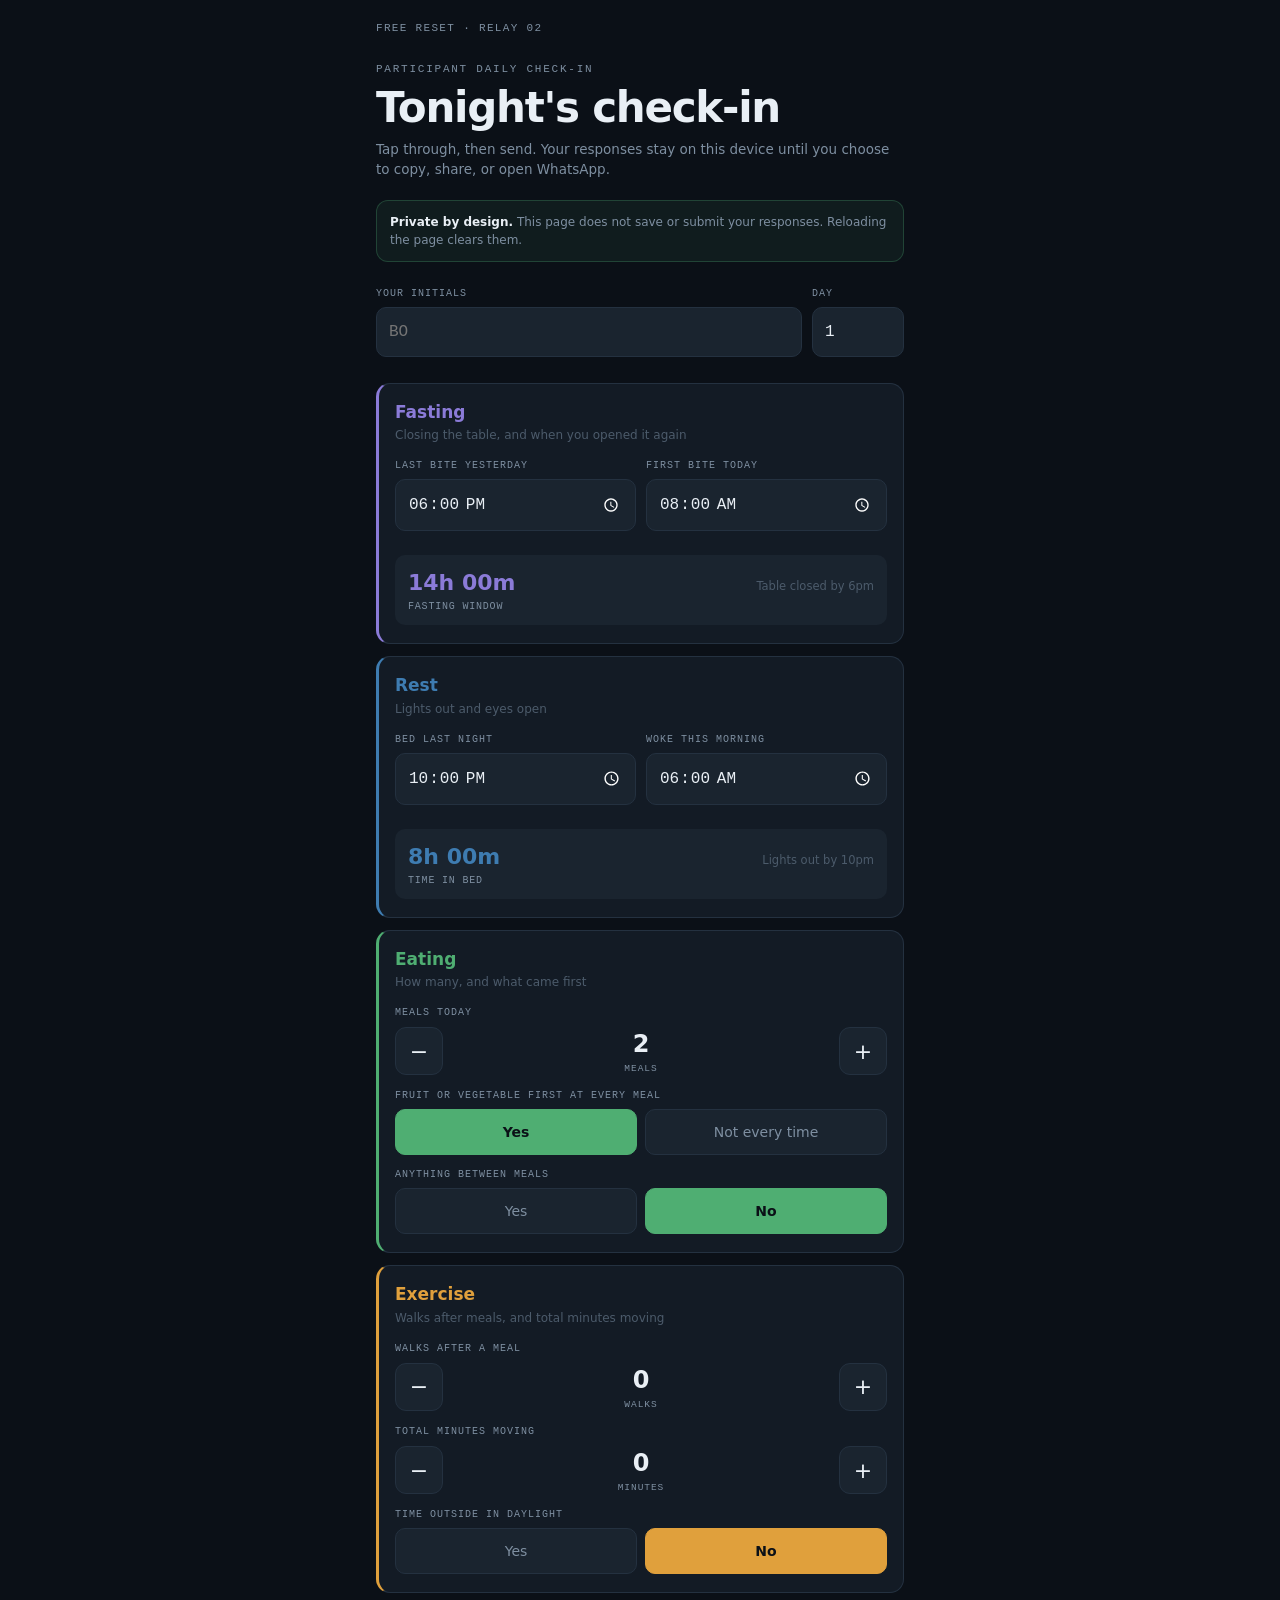
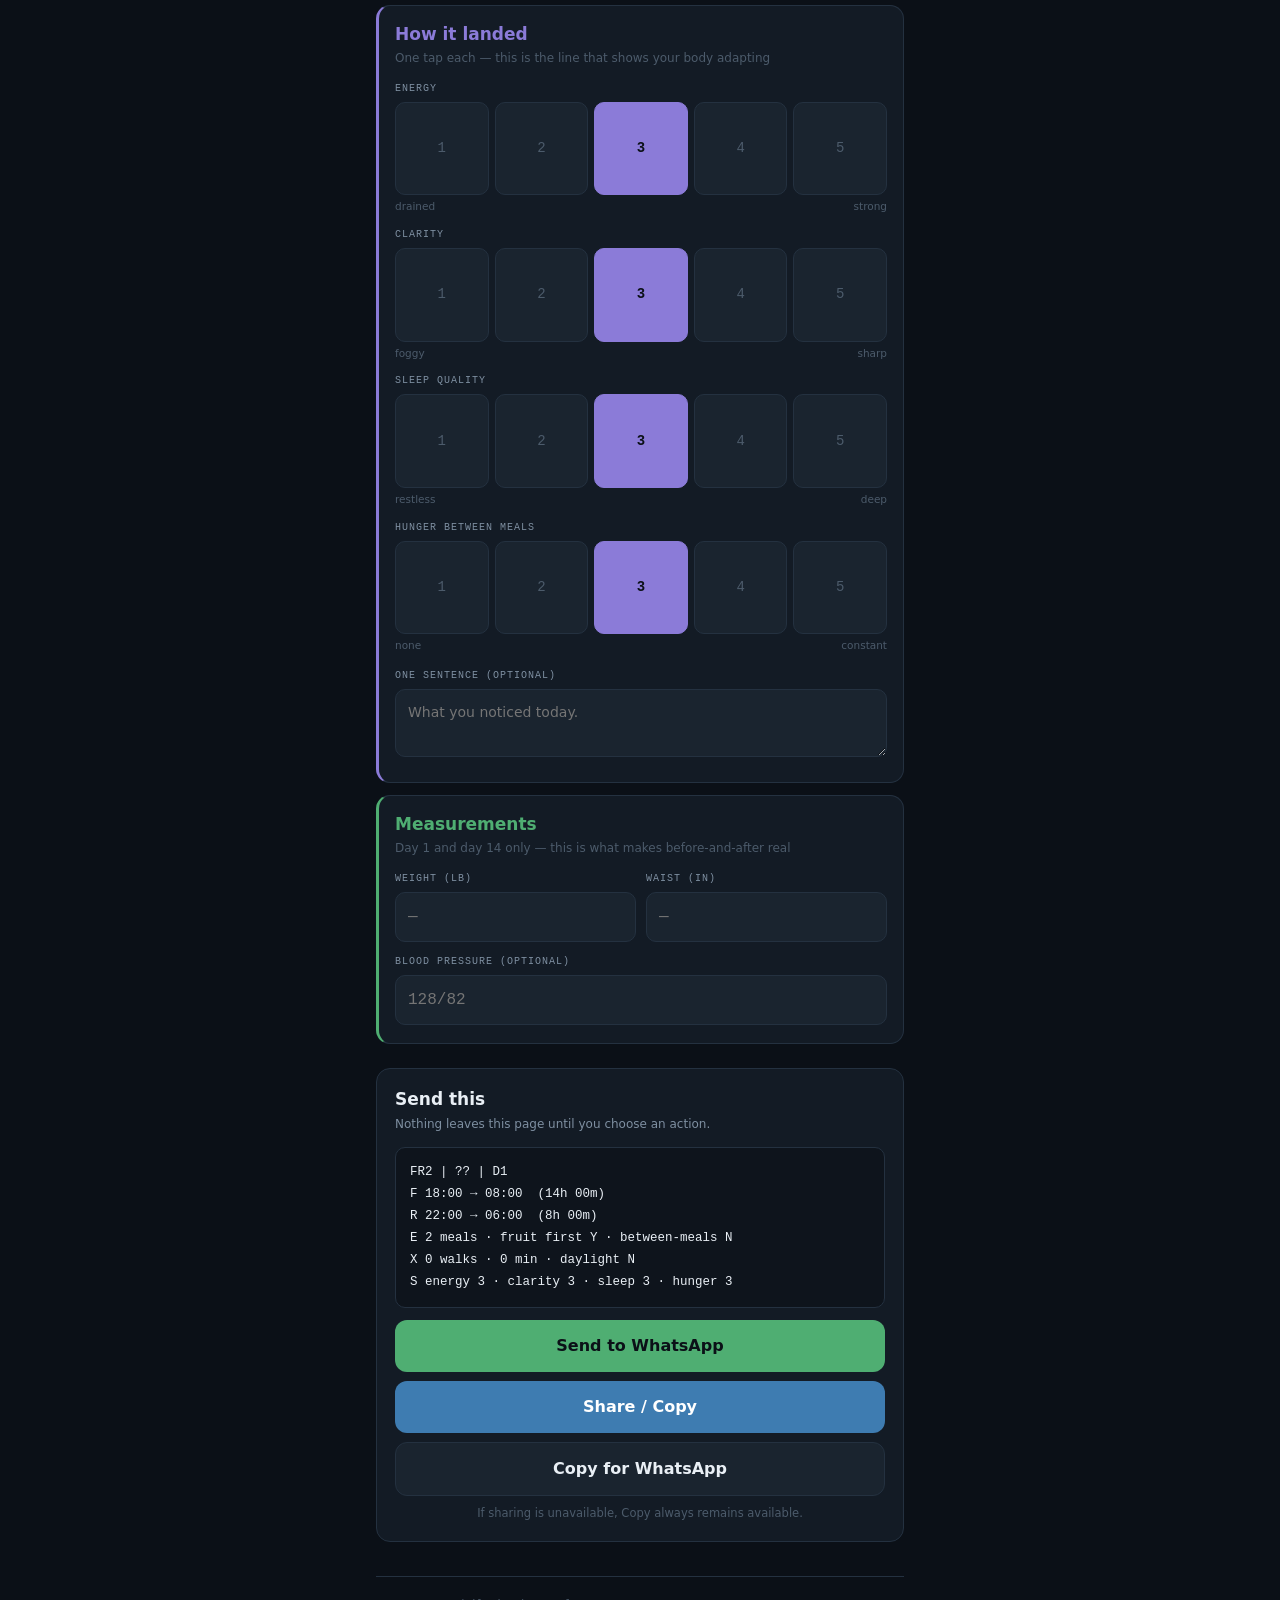
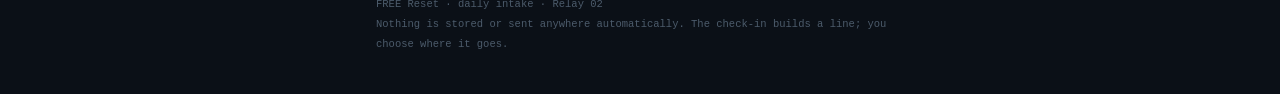
==== index.html @ fe986096 "Add files via upload" ====
<!DOCTYPE html><html lang="en"><head><meta charset="utf-8"><meta name="viewport" content="width=device-width,initial-scale=1,viewport-fit=cover"><meta name="theme-color" content="#0B1017"><title>FREE Reset · Daily Check-In</title><link rel="stylesheet" href="styles.css"></head><body><main class="app">
<div class="topnav"><div class="brand">FREE Reset · Relay 02</div></div>
<header><div class="sub">Participant Daily Check-In</div><h1>Tonight's check-in</h1><p>Tap through, then send. Your responses stay on this device until you choose to copy, share, or open WhatsApp.</p></header>
<div class="privacy"><strong>Private by design.</strong> This page does not save or submit your responses. Reloading the page clears them.</div>
<div class="idrow"><div><label for="pid">Your initials</label><input type="text" id="pid" maxlength="4" autocomplete="off" placeholder="BO"></div><div><label for="day">Day</label><input type="number" id="day" min="1" max="14" value="1" inputmode="numeric"></div></div>
<section class="pillar" style="--pc:var(--fast)"><h2>Fasting</h2><div class="why">Closing the table, and when you opened it again</div><div class="two"><div class="f"><label for="lastBite">Last bite yesterday</label><input type="time" id="lastBite" value="18:00"></div><div class="f"><label for="firstBite">First bite today</label><input type="time" id="firstBite" value="08:00"></div></div><div class="readout" aria-live="polite"><div><div class="v" id="fastV">14h 00m</div><div class="l">Fasting window</div></div><div class="t" id="fastT"></div></div></section>
<section class="pillar" style="--pc:var(--rest)"><h2>Rest</h2><div class="why">Lights out and eyes open</div><div class="two"><div class="f"><label for="bed">Bed last night</label><input type="time" id="bed" value="22:00"></div><div class="f"><label for="wake">Woke this morning</label><input type="time" id="wake" value="06:00"></div></div><div class="readout" aria-live="polite"><div><div class="v" id="sleepV">8h 00m</div><div class="l">Time in bed</div></div><div class="t" id="sleepT"></div></div></section>
<section class="pillar" style="--pc:var(--eat)"><h2>Eating</h2><div class="why">How many, and what came first</div><div class="f"><label>Meals today</label><div class="step"><button type="button" data-bump="meals" data-amount="-1" aria-label="Fewer meals">−</button><div class="val"><span id="mealsV">2</span><small>meals</small></div><button type="button" data-bump="meals" data-amount="1" aria-label="More meals">+</button></div></div><div class="f"><label>Fruit or vegetable first at every meal</label><div class="yn" role="group" aria-label="Fruit or vegetable first"><button type="button" id="fruitY" data-yn="fruit" data-value="1" aria-pressed="true">Yes</button><button type="button" id="fruitN" data-yn="fruit" data-value="0" aria-pressed="false">Not every time</button></div></div><div class="f"><label>Anything between meals</label><div class="yn" role="group" aria-label="Anything between meals"><button type="button" id="snackY" data-yn="snack" data-value="1" aria-pressed="false">Yes</button><button type="button" id="snackN" data-yn="snack" data-value="0" aria-pressed="true">No</button></div></div></section>
<section class="pillar" style="--pc:var(--move)"><h2>Exercise</h2><div class="why">Walks after meals, and total minutes moving</div><div class="f"><label>Walks after a meal</label><div class="step"><button type="button" data-bump="walks" data-amount="-1" aria-label="Fewer walks">−</button><div class="val"><span id="walksV">0</span><small>walks</small></div><button type="button" data-bump="walks" data-amount="1" aria-label="More walks">+</button></div></div><div class="f"><label>Total minutes moving</label><div class="step"><button type="button" data-bump="mins" data-amount="-5" aria-label="Fewer minutes">−</button><div class="val"><span id="minsV">0</span><small>minutes</small></div><button type="button" data-bump="mins" data-amount="5" aria-label="More minutes">+</button></div></div><div class="f"><label>Time outside in daylight</label><div class="yn" role="group" aria-label="Time outside in daylight"><button type="button" id="sunY" data-yn="sun" data-value="1" aria-pressed="false">Yes</button><button type="button" id="sunN" data-yn="sun" data-value="0" aria-pressed="true">No</button></div></div></section>
<section class="pillar" style="--pc:var(--fast)"><h2>How it landed</h2><div class="why">One tap each — this is the line that shows your body adapting</div><div id="scales"></div><div class="f" style="margin-top:14px"><label for="note">One sentence (optional)</label><textarea id="note" placeholder="What you noticed today."></textarea></div></section>
<section class="pillar" id="measBlock" style="--pc:var(--eat)"><h2>Measurements</h2><div class="why">Day 1 and day 14 only — this is what makes before-and-after real</div><div class="two"><div class="f"><label for="wt">Weight (lb)</label><input type="number" id="wt" step="0.1" inputmode="decimal" placeholder="—"></div><div class="f"><label for="waist">Waist (in)</label><input type="number" id="waist" step="0.1" inputmode="decimal" placeholder="—"></div></div><div class="f"><label for="bp">Blood pressure (optional)</label><input type="text" id="bp" inputmode="numeric" placeholder="128/82"></div></section>
<section class="out"><h3>Send this</h3><p class="c">Nothing leaves this page until you choose an action.</p><pre id="output" aria-live="polite"></pre><div class="actions"><button class="cta" id="waBtn" type="button">Send to WhatsApp</button><button class="cta secondary" id="shareBtn" type="button">Share</button><button class="cta tertiary" id="copyBtn" type="button">Copy for WhatsApp</button></div><div class="hint" id="copyHint">If sharing is unavailable, Copy always remains available.</div></section>
<footer>FREE Reset · daily intake · Relay 02<br>Nothing is stored or sent anywhere automatically. The check-in builds a line; you choose where it goes.</footer>
</main><script src="shared.js"></script><script src="participant.js"></script></body></html>
---- styles.css ----
:root{
  --ground:#0B1017; --panel:#131B25; --panel2:#1A242F; --line:#243140;
  --ink:#E9EFF5; --mute:#7E8FA1; --faint:#4C5B6B;
  --fast:#8B7BD8; --rest:#3E7CB1; --eat:#4FAE72; --move:#E0A03C;
  --disp:ui-rounded,"SF Pro Rounded","Avenir Next",system-ui,sans-serif;
  --body:-apple-system,BlinkMacSystemFont,"Segoe UI",Inter,system-ui,sans-serif;
  --mono:"SFMono-Regular",Consolas,"Liberation Mono",ui-monospace,monospace;
}
*{box-sizing:border-box;-webkit-tap-highlight-color:transparent}
html{color-scheme:dark}
body{margin:0;background:var(--ground);color:var(--ink);font-family:var(--body);line-height:1.5;-webkit-font-smoothing:antialiased}
button,input,textarea,select{font:inherit}
button{touch-action:manipulation}
.app{max-width:560px;margin:0 auto;padding:20px max(16px,env(safe-area-inset-left)) calc(40px + env(safe-area-inset-bottom)) max(16px,env(safe-area-inset-right))}
.topnav{display:flex;align-items:center;justify-content:space-between;gap:12px;margin-bottom:24px}
.topnav .brand{font-family:var(--mono);font-size:11px;letter-spacing:.12em;text-transform:uppercase;color:var(--mute)}
.topnav a{color:var(--rest);font-size:12px;text-underline-offset:3px}
header h1{font-family:var(--disp);font-weight:800;font-size:clamp(32px,9vw,42px);line-height:1;letter-spacing:-.03em;margin:0}
header .sub{font-family:var(--mono);font-size:11px;letter-spacing:.16em;text-transform:uppercase;color:var(--mute);margin-bottom:10px}
header p{color:var(--mute);font-size:13.5px;margin:10px 0 20px}
.privacy{background:rgba(79,174,114,.08);border:1px solid rgba(79,174,114,.28);border-radius:12px;padding:12px 13px;margin-bottom:24px;color:var(--mute);font-size:12px}
.privacy strong{color:var(--ink)}
.idrow{display:grid;grid-template-columns:1fr 92px;gap:10px;margin-bottom:26px}
.pillar,.note{background:var(--panel);border:1px solid var(--line);border-radius:14px;padding:16px 16px 18px;margin-bottom:12px}
.pillar{border-left:3px solid var(--pc)}
.pillar h2,.note h3,.out h3{font-family:var(--disp);font-size:17px;font-weight:700;margin:0}
.pillar h2{color:var(--pc)}
.pillar .why{font-size:12px;color:var(--faint);margin:1px 0 14px}
.f{margin-bottom:12px}.f:last-child{margin-bottom:0}
label{display:block;font-family:var(--mono);font-size:10px;letter-spacing:.1em;text-transform:uppercase;color:var(--mute);margin-bottom:6px}
input[type=time],input[type=text],input[type=number],textarea,select{width:100%;background:var(--panel2);border:1px solid var(--line);border-radius:10px;color:var(--ink);font-family:var(--mono);font-size:16px;padding:12px;outline:none;min-height:44px}
input:focus,textarea:focus,select:focus{border-color:var(--pc,var(--rest))}
textarea{font-family:var(--body);font-size:14px;resize:vertical;min-height:66px;line-height:1.5}
.two{display:grid;grid-template-columns:1fr 1fr;gap:10px}
.readout{margin-top:12px;background:var(--panel2);border-radius:10px;padding:11px 13px;display:flex;align-items:baseline;justify-content:space-between;gap:10px}
.readout .v{font-family:var(--disp);font-weight:800;font-size:22px;color:var(--pc)}
.readout .l{font-family:var(--mono);font-size:10px;letter-spacing:.08em;text-transform:uppercase;color:var(--mute)}
.readout .t{font-size:11.5px;color:var(--faint);text-align:right;max-width:52%}
.step{display:flex;align-items:center;gap:10px}
.step button{width:48px;height:48px;flex:0 0 48px;border-radius:11px;border:1px solid var(--line);background:var(--panel2);color:var(--ink);font-size:22px;cursor:pointer}
.step button:active{background:var(--pc);color:#0B1017}
.step .val{flex:1;text-align:center;font-family:var(--disp);font-weight:800;font-size:24px}
.step .val small{display:block;font-family:var(--mono);font-size:9.5px;font-weight:400;letter-spacing:.1em;text-transform:uppercase;color:var(--mute)}
.yn{display:flex;gap:8px}
.yn button{flex:1;min-height:46px;padding:11px;border-radius:10px;border:1px solid var(--line);background:var(--panel2);color:var(--mute);font-size:14px;cursor:pointer}
.yn button[aria-pressed=true]{background:var(--pc);border-color:var(--pc);color:#0B1017;font-weight:700}
.scale{display:flex;gap:6px}
.scale button{flex:1;min-width:44px;min-height:44px;aspect-ratio:1;border-radius:10px;border:1px solid var(--line);background:var(--panel2);color:var(--faint);font-family:var(--mono);font-size:14px;cursor:pointer}
.scale button[aria-pressed=true]{background:var(--pc);border-color:var(--pc);color:#0B1017;font-weight:700}
.scalerow{margin-bottom:12px}.scalerow .ends{display:flex;justify-content:space-between;font-size:10.5px;color:var(--faint);margin-top:4px}
.out{background:var(--panel);border:1px solid var(--line);border-radius:14px;padding:18px;margin-top:24px}
.out .c,.note p{font-size:12px;color:var(--mute);margin:3px 0 14px}
pre{background:#0E141C;border:1px solid var(--line);border-radius:10px;padding:14px;margin:0;font-family:var(--mono);font-size:12.5px;line-height:1.75;color:var(--ink);white-space:pre-wrap;word-break:break-word;user-select:all;overflow:auto}
.actions{display:grid;gap:9px;margin-top:12px}
.cta{width:100%;min-height:48px;padding:14px;border:0;border-radius:12px;background:var(--eat);color:#0B1017;font-family:var(--disp);font-weight:800;font-size:16px;cursor:pointer}
.cta.secondary{background:var(--rest);color:#fff}.cta.tertiary{background:var(--panel2);color:var(--ink);border:1px solid var(--line)}
.cta:active{opacity:.85}.hint{font-size:11.5px;color:var(--faint);text-align:center;margin-top:9px}
table{width:100%;border-collapse:collapse;font-size:12px;margin-top:4px}th,td{padding:8px 7px;border-bottom:1px solid var(--line);text-align:left;white-space:nowrap}th{font-family:var(--mono);font-size:9px;letter-spacing:.1em;text-transform:uppercase;color:var(--mute);font-weight:400}td{font-family:var(--mono);color:var(--mute)}td.id{color:var(--ink);font-weight:600}.scroll{overflow-x:auto;-webkit-overflow-scrolling:touch}.bad{color:#E38A82}.good{color:#7AC98F}
.spec dt{font-family:var(--mono);font-size:11px;color:var(--ink);margin-top:10px}.spec dd{margin:2px 0 0;font-size:12.5px;color:var(--mute)}
.hidden{display:none!important}footer{margin-top:34px;padding-top:18px;border-top:1px solid var(--line);font-family:var(--mono);font-size:10.5px;color:var(--faint);line-height:1.9}
code{font-family:var(--mono)}
:focus-visible{outline:3px solid var(--move);outline-offset:3px}
@media (max-width:390px){.app{padding-top:16px}.two{grid-template-columns:1fr}.readout{align-items:flex-start;flex-direction:column}.readout .t{max-width:none;text-align:left}.idrow{grid-template-columns:1fr 84px}.scale{gap:5px}.scale button{min-width:0}.topnav{align-items:flex-start;flex-direction:column}}
@media (prefers-reduced-motion:reduce){*,*::before,*::after{scroll-behavior:auto!important;transition:none!important;animation:none!important}}
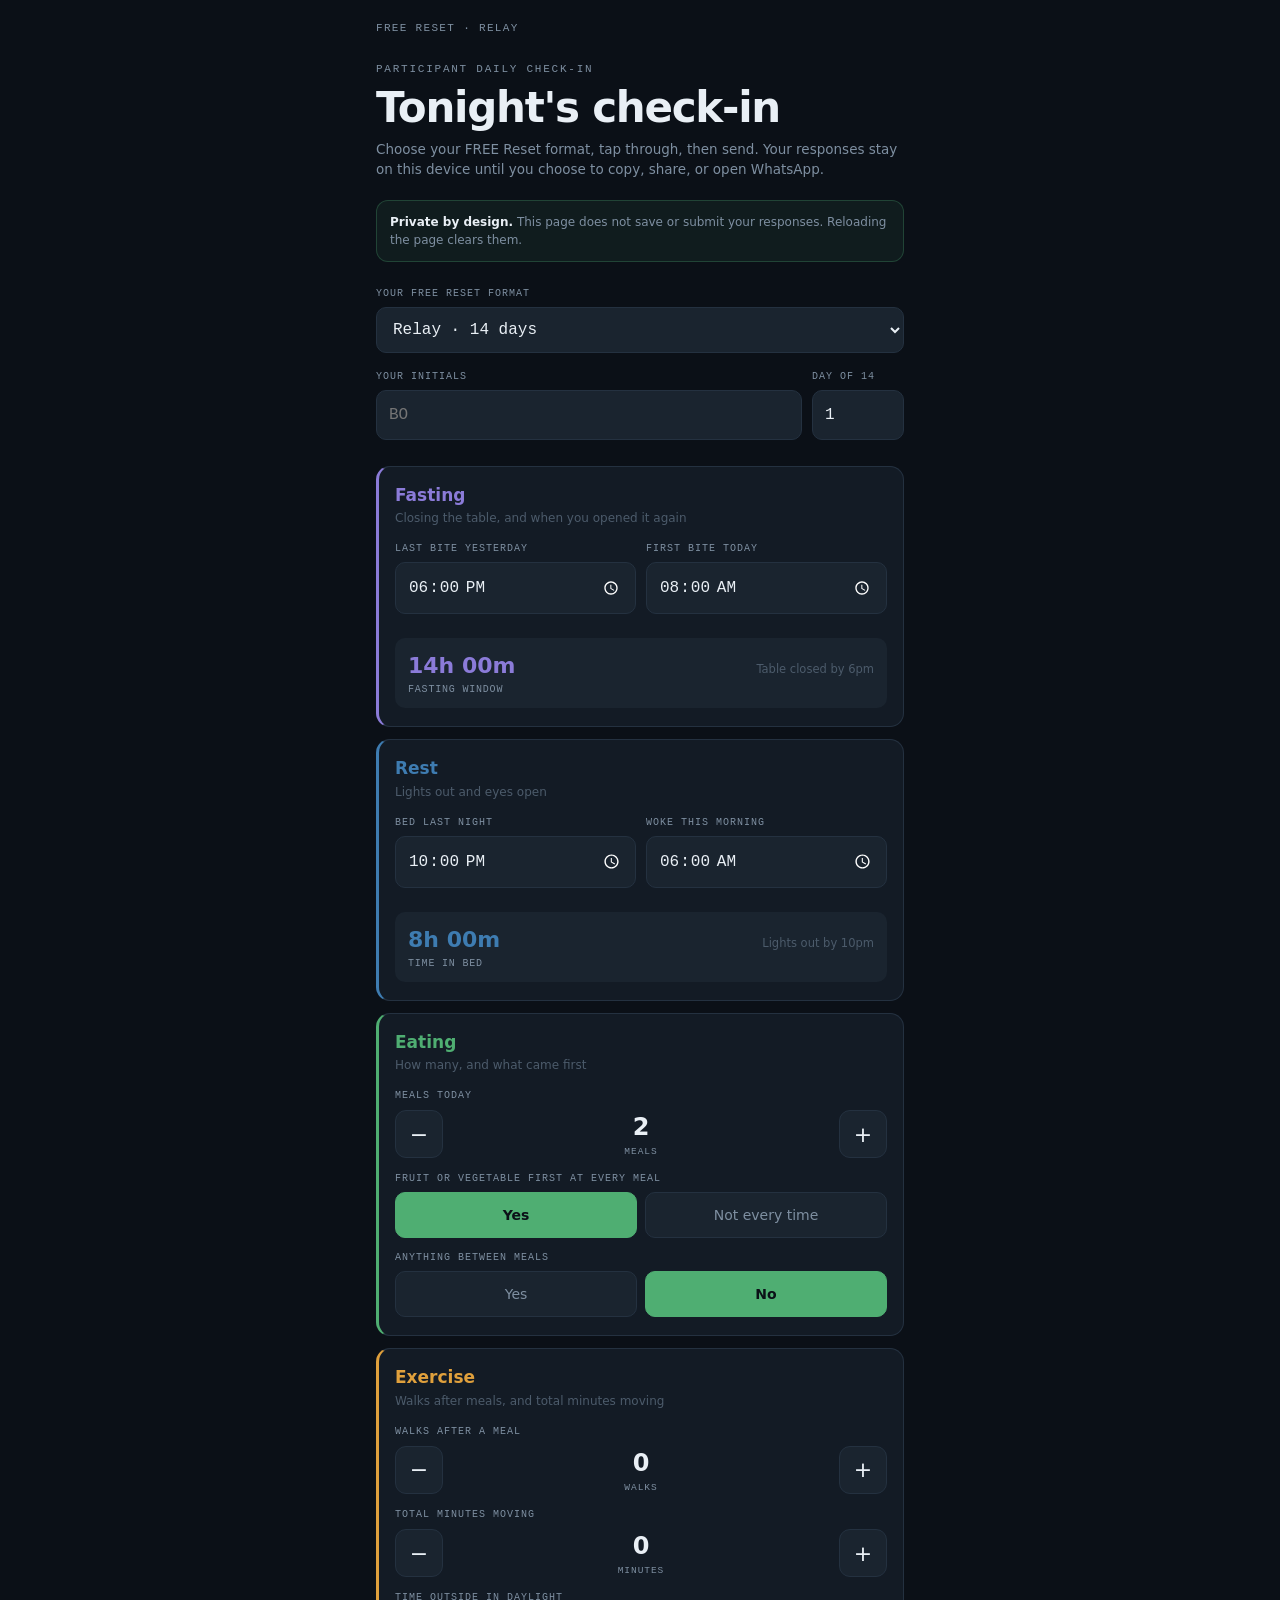
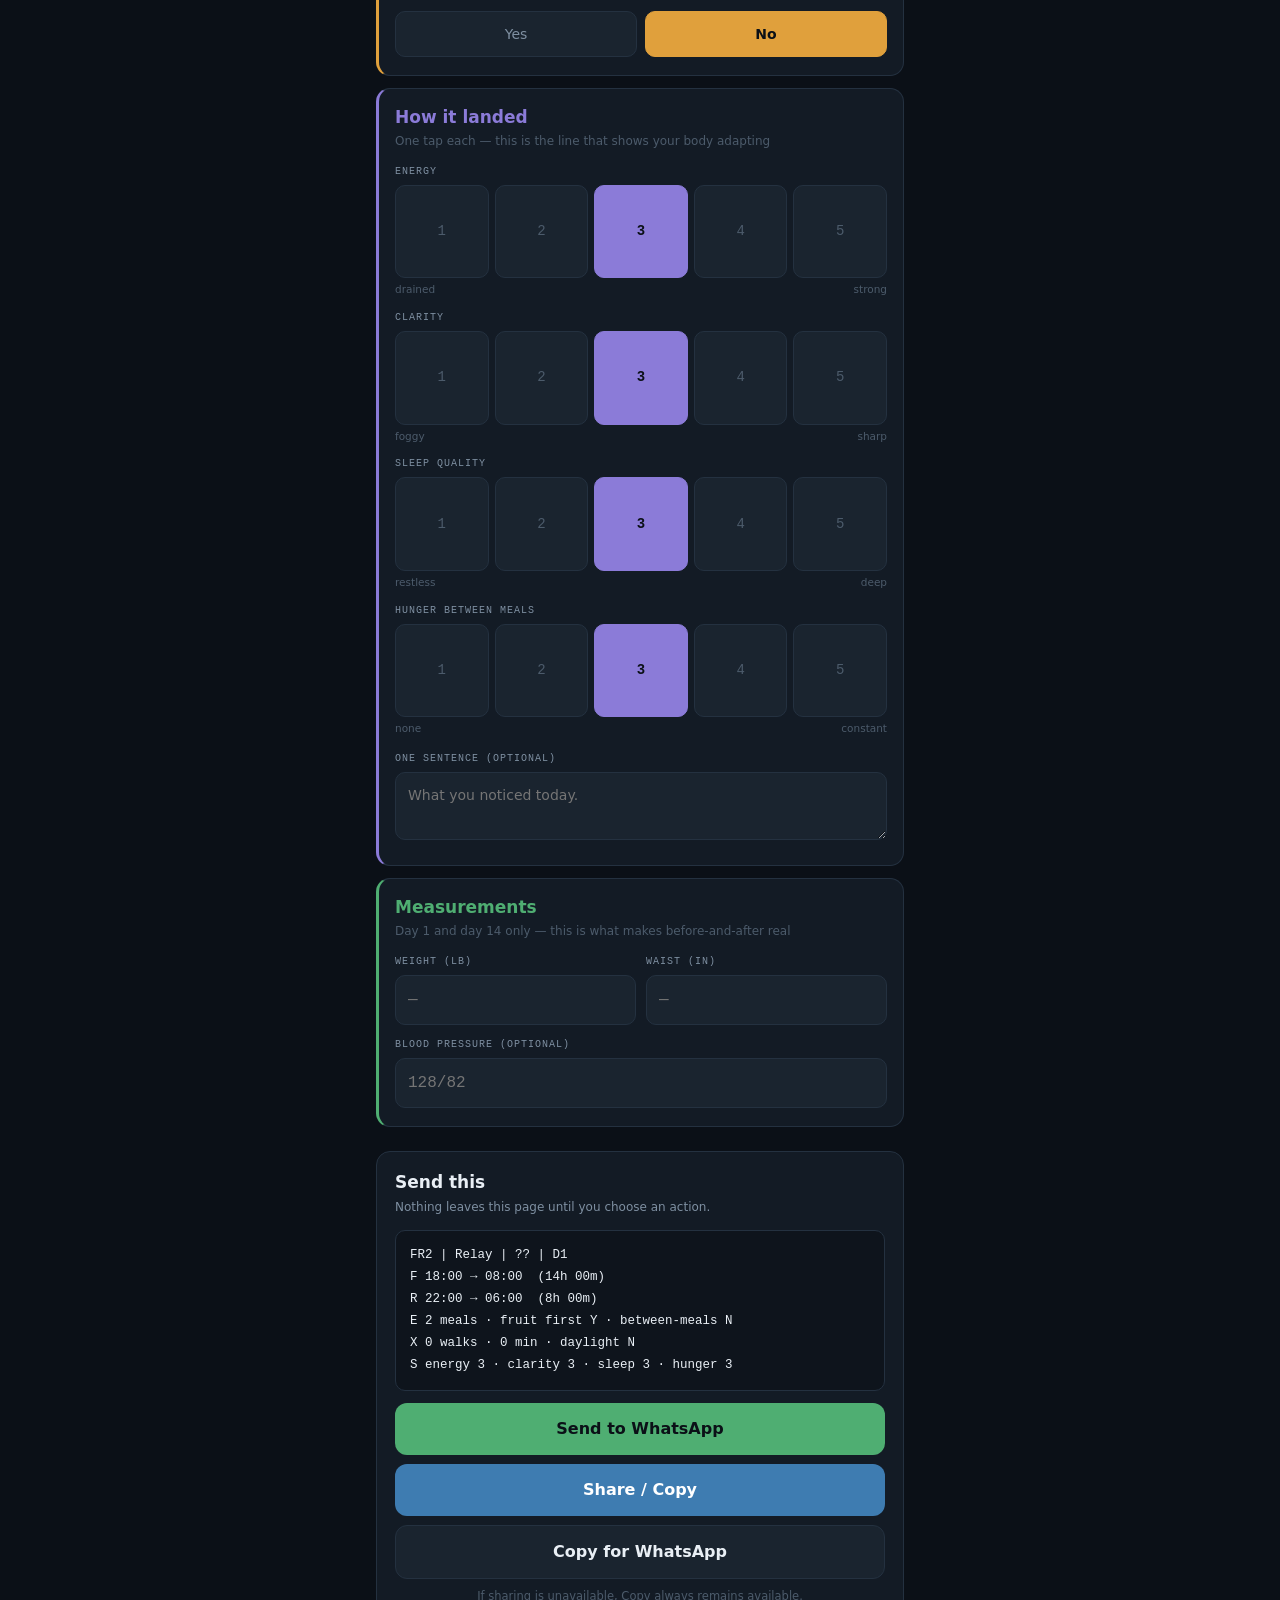
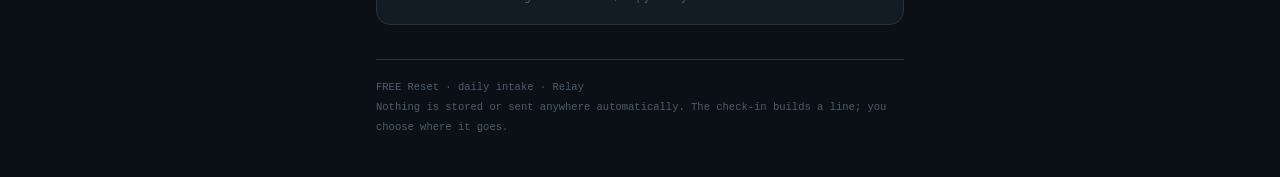
==== commit 41ba7ea6: "Add files via upload" ====
--- a/index.html
+++ b/index.html
@@ -1,14 +1,15 @@
 <!DOCTYPE html><html lang="en"><head><meta charset="utf-8"><meta name="viewport" content="width=device-width,initial-scale=1,viewport-fit=cover"><meta name="theme-color" content="#0B1017"><title>FREE Reset · Daily Check-In</title><link rel="stylesheet" href="styles.css"></head><body><main class="app">
-<div class="topnav"><div class="brand">FREE Reset · Relay 02</div></div>
-<header><div class="sub">Participant Daily Check-In</div><h1>Tonight's check-in</h1><p>Tap through, then send. Your responses stay on this device until you choose to copy, share, or open WhatsApp.</p></header>
+<div class="topnav"><div class="brand" id="brand">FREE Reset · Relay</div></div>
+<header><div class="sub">Participant Daily Check-In</div><h1>Tonight's check-in</h1><p>Choose your FREE Reset format, tap through, then send. Your responses stay on this device until you choose to copy, share, or open WhatsApp.</p></header>
 <div class="privacy"><strong>Private by design.</strong> This page does not save or submit your responses. Reloading the page clears them.</div>
-<div class="idrow"><div><label for="pid">Your initials</label><input type="text" id="pid" maxlength="4" autocomplete="off" placeholder="BO"></div><div><label for="day">Day</label><input type="number" id="day" min="1" max="14" value="1" inputmode="numeric"></div></div>
+<div class="f" style="margin-bottom:16px"><label for="program">Your FREE Reset format</label><select id="program"><option value="sprint">Sprint · 5 days</option><option value="challenge">Challenge · 10 days</option><option value="relay" selected>Relay · 14 days</option><option value="marathon">Marathon · 30 days</option></select></div>
+<div class="idrow"><div><label for="pid">Your initials</label><input type="text" id="pid" maxlength="4" autocomplete="off" placeholder="BO"></div><div><label for="day">Day <span id="dayOf">of 14</span></label><input type="number" id="day" min="1" max="14" value="1" inputmode="numeric"></div></div>
 <section class="pillar" style="--pc:var(--fast)"><h2>Fasting</h2><div class="why">Closing the table, and when you opened it again</div><div class="two"><div class="f"><label for="lastBite">Last bite yesterday</label><input type="time" id="lastBite" value="18:00"></div><div class="f"><label for="firstBite">First bite today</label><input type="time" id="firstBite" value="08:00"></div></div><div class="readout" aria-live="polite"><div><div class="v" id="fastV">14h 00m</div><div class="l">Fasting window</div></div><div class="t" id="fastT"></div></div></section>
 <section class="pillar" style="--pc:var(--rest)"><h2>Rest</h2><div class="why">Lights out and eyes open</div><div class="two"><div class="f"><label for="bed">Bed last night</label><input type="time" id="bed" value="22:00"></div><div class="f"><label for="wake">Woke this morning</label><input type="time" id="wake" value="06:00"></div></div><div class="readout" aria-live="polite"><div><div class="v" id="sleepV">8h 00m</div><div class="l">Time in bed</div></div><div class="t" id="sleepT"></div></div></section>
 <section class="pillar" style="--pc:var(--eat)"><h2>Eating</h2><div class="why">How many, and what came first</div><div class="f"><label>Meals today</label><div class="step"><button type="button" data-bump="meals" data-amount="-1" aria-label="Fewer meals">−</button><div class="val"><span id="mealsV">2</span><small>meals</small></div><button type="button" data-bump="meals" data-amount="1" aria-label="More meals">+</button></div></div><div class="f"><label>Fruit or vegetable first at every meal</label><div class="yn" role="group" aria-label="Fruit or vegetable first"><button type="button" id="fruitY" data-yn="fruit" data-value="1" aria-pressed="true">Yes</button><button type="button" id="fruitN" data-yn="fruit" data-value="0" aria-pressed="false">Not every time</button></div></div><div class="f"><label>Anything between meals</label><div class="yn" role="group" aria-label="Anything between meals"><button type="button" id="snackY" data-yn="snack" data-value="1" aria-pressed="false">Yes</button><button type="button" id="snackN" data-yn="snack" data-value="0" aria-pressed="true">No</button></div></div></section>
 <section class="pillar" style="--pc:var(--move)"><h2>Exercise</h2><div class="why">Walks after meals, and total minutes moving</div><div class="f"><label>Walks after a meal</label><div class="step"><button type="button" data-bump="walks" data-amount="-1" aria-label="Fewer walks">−</button><div class="val"><span id="walksV">0</span><small>walks</small></div><button type="button" data-bump="walks" data-amount="1" aria-label="More walks">+</button></div></div><div class="f"><label>Total minutes moving</label><div class="step"><button type="button" data-bump="mins" data-amount="-5" aria-label="Fewer minutes">−</button><div class="val"><span id="minsV">0</span><small>minutes</small></div><button type="button" data-bump="mins" data-amount="5" aria-label="More minutes">+</button></div></div><div class="f"><label>Time outside in daylight</label><div class="yn" role="group" aria-label="Time outside in daylight"><button type="button" id="sunY" data-yn="sun" data-value="1" aria-pressed="false">Yes</button><button type="button" id="sunN" data-yn="sun" data-value="0" aria-pressed="true">No</button></div></div></section>
 <section class="pillar" style="--pc:var(--fast)"><h2>How it landed</h2><div class="why">One tap each — this is the line that shows your body adapting</div><div id="scales"></div><div class="f" style="margin-top:14px"><label for="note">One sentence (optional)</label><textarea id="note" placeholder="What you noticed today."></textarea></div></section>
-<section class="pillar" id="measBlock" style="--pc:var(--eat)"><h2>Measurements</h2><div class="why">Day 1 and day 14 only — this is what makes before-and-after real</div><div class="two"><div class="f"><label for="wt">Weight (lb)</label><input type="number" id="wt" step="0.1" inputmode="decimal" placeholder="—"></div><div class="f"><label for="waist">Waist (in)</label><input type="number" id="waist" step="0.1" inputmode="decimal" placeholder="—"></div></div><div class="f"><label for="bp">Blood pressure (optional)</label><input type="text" id="bp" inputmode="numeric" placeholder="128/82"></div></section>
+<section class="pillar" id="measBlock" style="--pc:var(--eat)"><h2>Measurements</h2><div class="why" id="measWhy">Day 1 and day 14 only — this is what makes before-and-after real</div><div class="two"><div class="f"><label for="wt">Weight (lb)</label><input type="number" id="wt" step="0.1" inputmode="decimal" placeholder="—"></div><div class="f"><label for="waist">Waist (in)</label><input type="number" id="waist" step="0.1" inputmode="decimal" placeholder="—"></div></div><div class="f"><label for="bp">Blood pressure (optional)</label><input type="text" id="bp" inputmode="numeric" placeholder="128/82"></div></section>
 <section class="out"><h3>Send this</h3><p class="c">Nothing leaves this page until you choose an action.</p><pre id="output" aria-live="polite"></pre><div class="actions"><button class="cta" id="waBtn" type="button">Send to WhatsApp</button><button class="cta secondary" id="shareBtn" type="button">Share</button><button class="cta tertiary" id="copyBtn" type="button">Copy for WhatsApp</button></div><div class="hint" id="copyHint">If sharing is unavailable, Copy always remains available.</div></section>
-<footer>FREE Reset · daily intake · Relay 02<br>Nothing is stored or sent anywhere automatically. The check-in builds a line; you choose where it goes.</footer>
+<footer><span id="footerProgram">FREE Reset · daily intake · Relay</span><br>Nothing is stored or sent anywhere automatically. The check-in builds a line; you choose where it goes.</footer>
 </main><script src="shared.js"></script><script src="participant.js"></script></body></html>
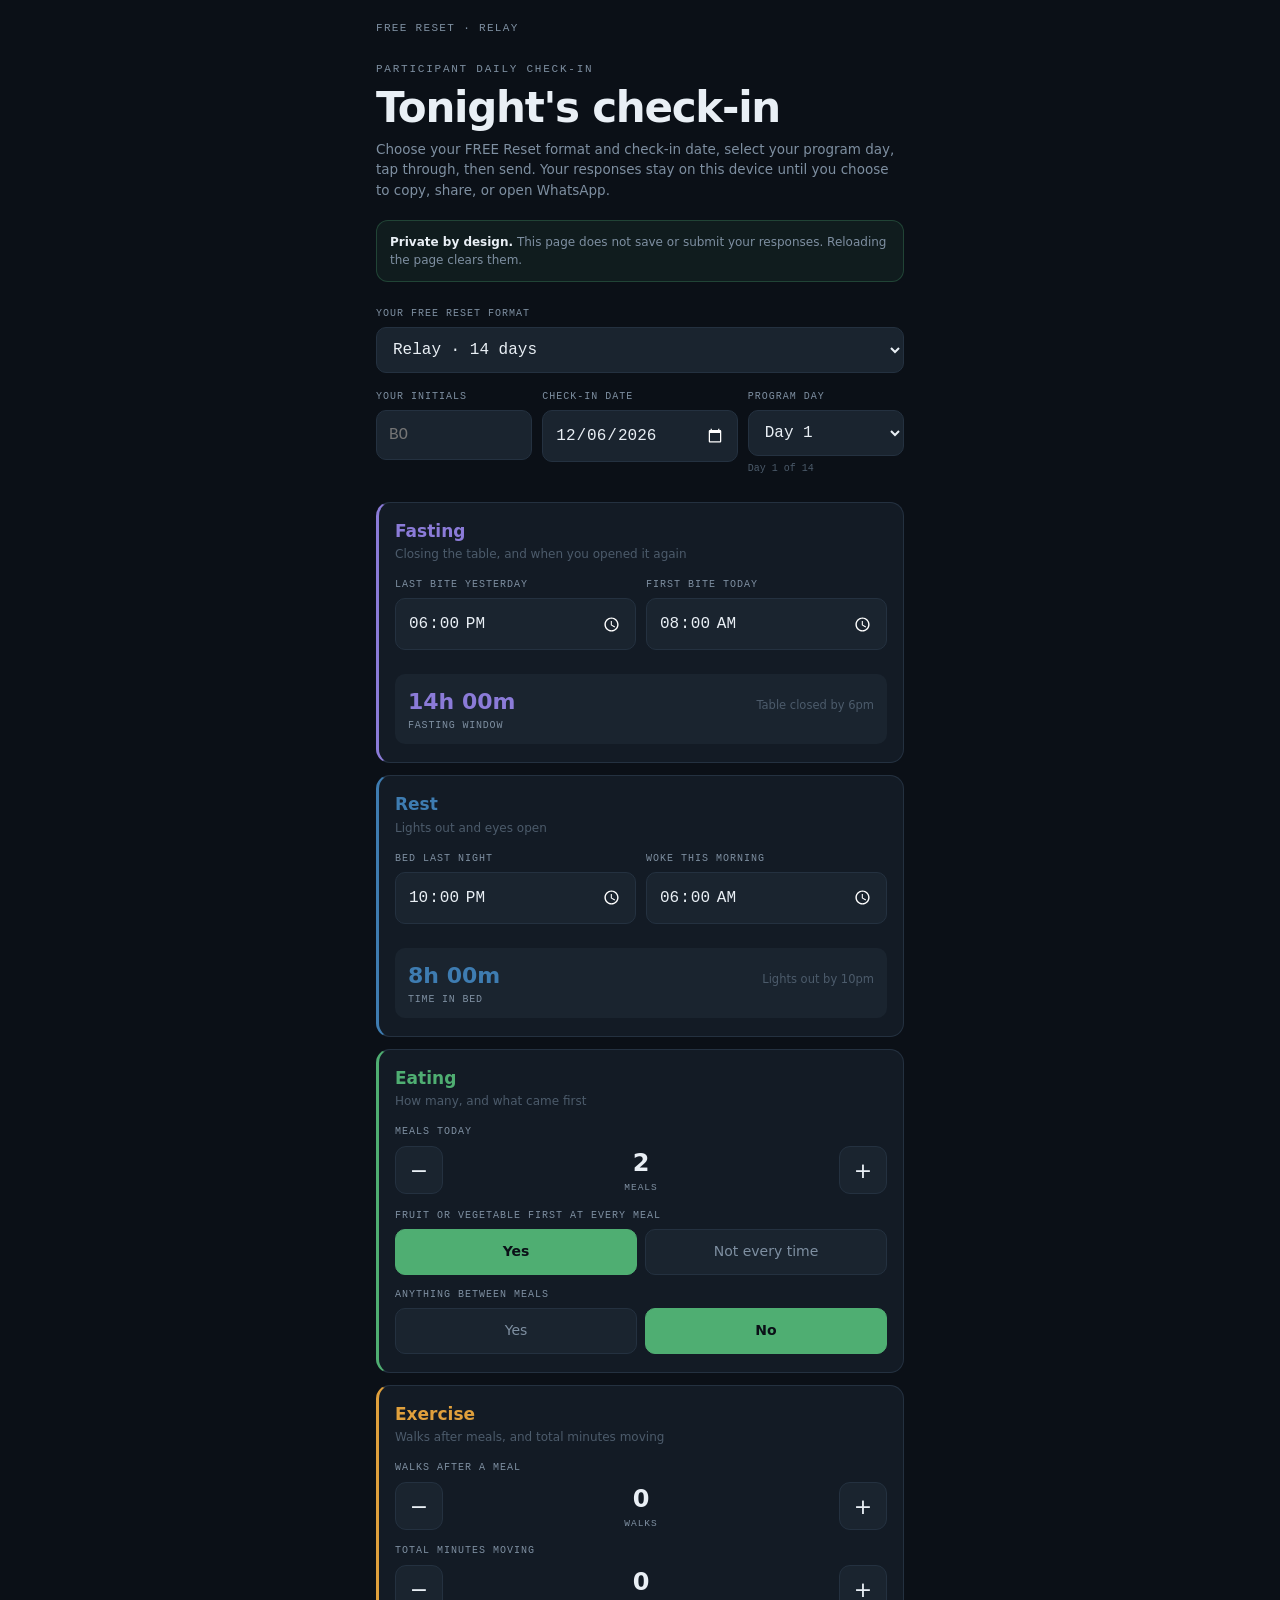
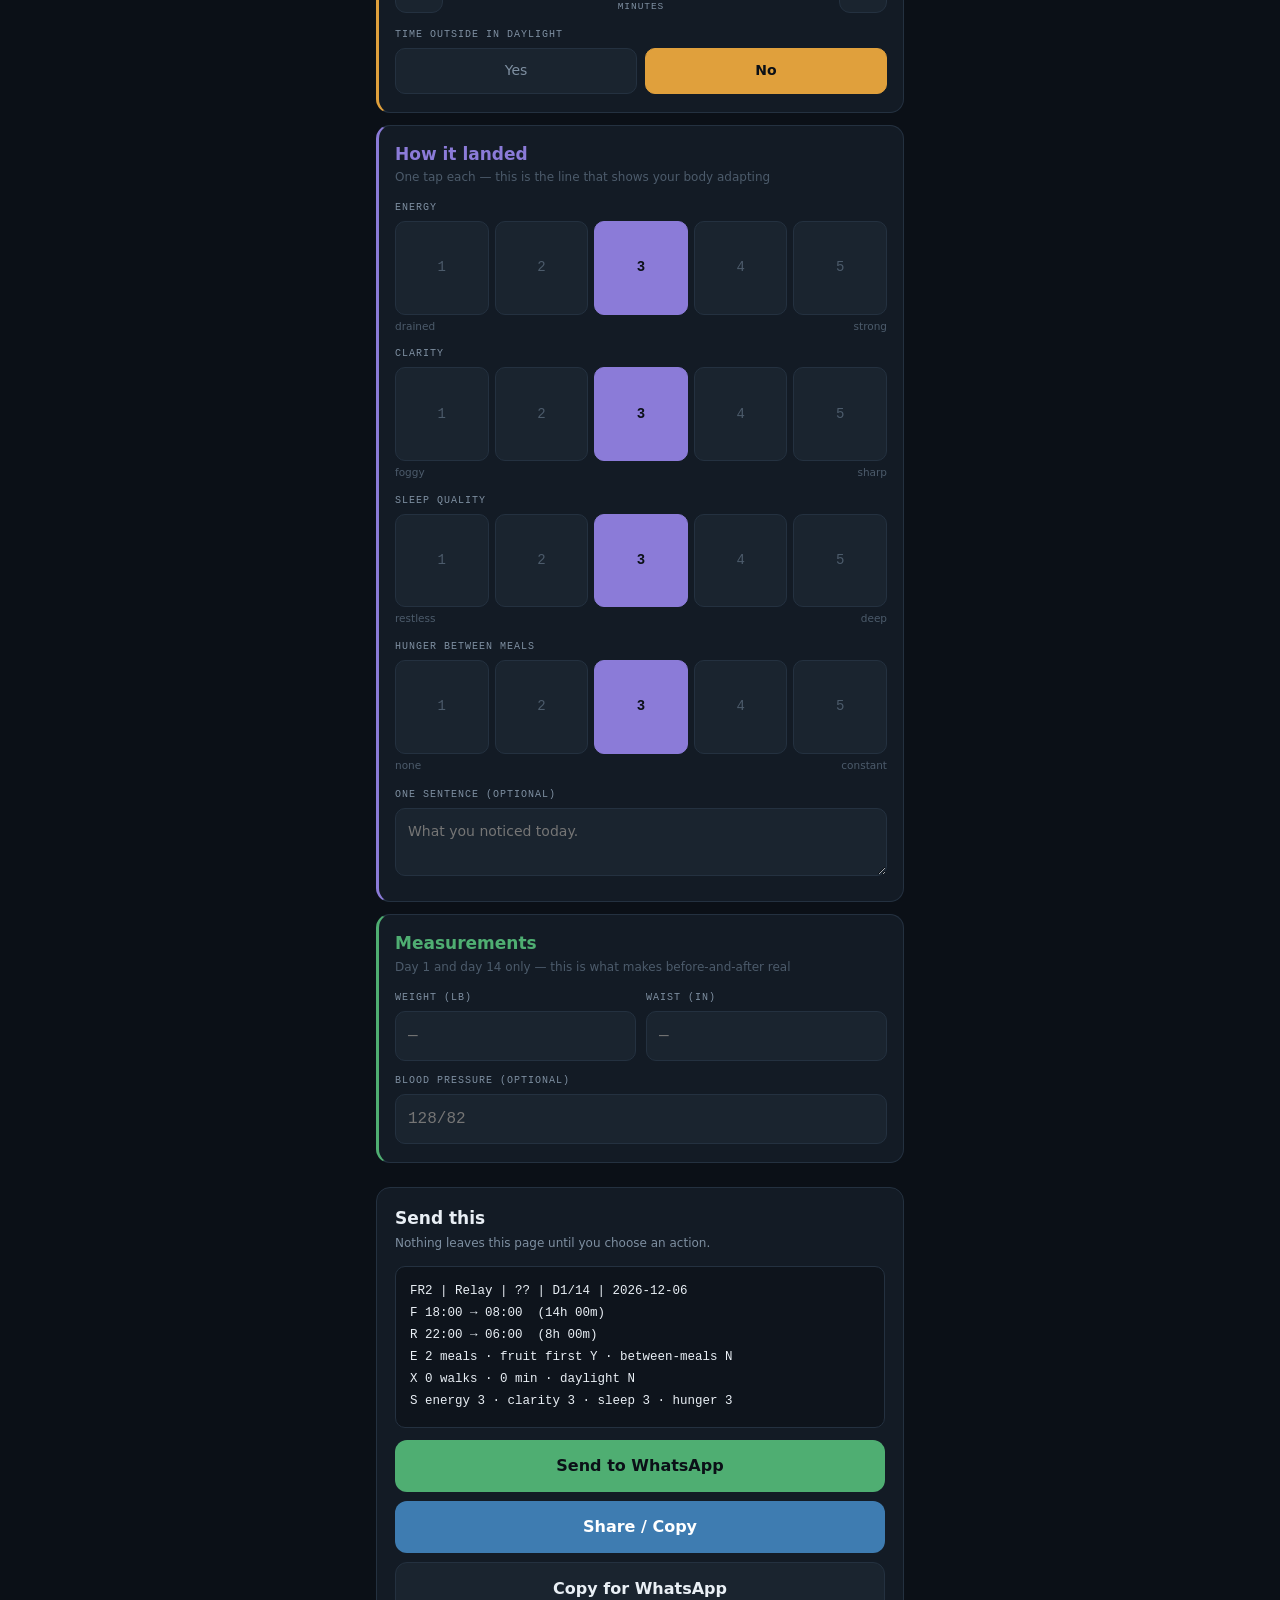
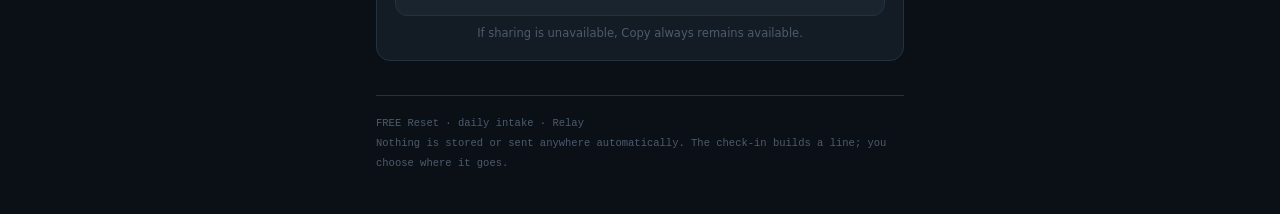
==== commit 2a84bf69: "Add files via upload" ====
--- a/index.html
+++ b/index.html
@@ -1,9 +1,13 @@
 <!DOCTYPE html><html lang="en"><head><meta charset="utf-8"><meta name="viewport" content="width=device-width,initial-scale=1,viewport-fit=cover"><meta name="theme-color" content="#0B1017"><title>FREE Reset · Daily Check-In</title><link rel="stylesheet" href="styles.css"></head><body><main class="app">
 <div class="topnav"><div class="brand" id="brand">FREE Reset · Relay</div></div>
-<header><div class="sub">Participant Daily Check-In</div><h1>Tonight's check-in</h1><p>Choose your FREE Reset format, tap through, then send. Your responses stay on this device until you choose to copy, share, or open WhatsApp.</p></header>
+<header><div class="sub">Participant Daily Check-In</div><h1>Tonight's check-in</h1><p>Choose your FREE Reset format and check-in date, select your program day, tap through, then send. Your responses stay on this device until you choose to copy, share, or open WhatsApp.</p></header>
 <div class="privacy"><strong>Private by design.</strong> This page does not save or submit your responses. Reloading the page clears them.</div>
 <div class="f" style="margin-bottom:16px"><label for="program">Your FREE Reset format</label><select id="program"><option value="sprint">Sprint · 5 days</option><option value="challenge">Challenge · 10 days</option><option value="relay" selected>Relay · 14 days</option><option value="marathon">Marathon · 30 days</option></select></div>
-<div class="idrow"><div><label for="pid">Your initials</label><input type="text" id="pid" maxlength="4" autocomplete="off" placeholder="BO"></div><div><label for="day">Day <span id="dayOf">of 14</span></label><input type="number" id="day" min="1" max="14" value="1" inputmode="numeric"></div></div>
+<div class="checkin-grid">
+<div><label for="pid">Your initials</label><input type="text" id="pid" maxlength="4" autocomplete="off" placeholder="BO"></div>
+<div><label for="checkDate">Check-in date</label><input type="date" id="checkDate"></div>
+<div><label for="day">Program day</label><select id="day" aria-describedby="dayOf"></select><div class="fieldhint" id="dayOf">Day 1 of 14</div></div>
+</div>
 <section class="pillar" style="--pc:var(--fast)"><h2>Fasting</h2><div class="why">Closing the table, and when you opened it again</div><div class="two"><div class="f"><label for="lastBite">Last bite yesterday</label><input type="time" id="lastBite" value="18:00"></div><div class="f"><label for="firstBite">First bite today</label><input type="time" id="firstBite" value="08:00"></div></div><div class="readout" aria-live="polite"><div><div class="v" id="fastV">14h 00m</div><div class="l">Fasting window</div></div><div class="t" id="fastT"></div></div></section>
 <section class="pillar" style="--pc:var(--rest)"><h2>Rest</h2><div class="why">Lights out and eyes open</div><div class="two"><div class="f"><label for="bed">Bed last night</label><input type="time" id="bed" value="22:00"></div><div class="f"><label for="wake">Woke this morning</label><input type="time" id="wake" value="06:00"></div></div><div class="readout" aria-live="polite"><div><div class="v" id="sleepV">8h 00m</div><div class="l">Time in bed</div></div><div class="t" id="sleepT"></div></div></section>
 <section class="pillar" style="--pc:var(--eat)"><h2>Eating</h2><div class="why">How many, and what came first</div><div class="f"><label>Meals today</label><div class="step"><button type="button" data-bump="meals" data-amount="-1" aria-label="Fewer meals">−</button><div class="val"><span id="mealsV">2</span><small>meals</small></div><button type="button" data-bump="meals" data-amount="1" aria-label="More meals">+</button></div></div><div class="f"><label>Fruit or vegetable first at every meal</label><div class="yn" role="group" aria-label="Fruit or vegetable first"><button type="button" id="fruitY" data-yn="fruit" data-value="1" aria-pressed="true">Yes</button><button type="button" id="fruitN" data-yn="fruit" data-value="0" aria-pressed="false">Not every time</button></div></div><div class="f"><label>Anything between meals</label><div class="yn" role="group" aria-label="Anything between meals"><button type="button" id="snackY" data-yn="snack" data-value="1" aria-pressed="false">Yes</button><button type="button" id="snackN" data-yn="snack" data-value="0" aria-pressed="true">No</button></div></div></section>
--- a/styles.css
+++ b/styles.css
@@ -21,6 +21,8 @@
 .privacy{background:rgba(79,174,114,.08);border:1px solid rgba(79,174,114,.28);border-radius:12px;padding:12px 13px;margin-bottom:24px;color:var(--mute);font-size:12px}
 .privacy strong{color:var(--ink)}
 .idrow{display:grid;grid-template-columns:1fr 92px;gap:10px;margin-bottom:26px}
+.checkin-grid{display:grid;grid-template-columns:1fr 1.25fr 1fr;gap:10px;margin-bottom:26px;align-items:start}
+.fieldhint{font-family:var(--mono);font-size:10px;color:var(--faint);margin-top:5px}
 .pillar,.note{background:var(--panel);border:1px solid var(--line);border-radius:14px;padding:16px 16px 18px;margin-bottom:12px}
 .pillar{border-left:3px solid var(--pc)}
 .pillar h2,.note h3,.out h3{font-family:var(--disp);font-size:17px;font-weight:700;margin:0}
@@ -28,7 +30,7 @@
 .pillar .why{font-size:12px;color:var(--faint);margin:1px 0 14px}
 .f{margin-bottom:12px}.f:last-child{margin-bottom:0}
 label{display:block;font-family:var(--mono);font-size:10px;letter-spacing:.1em;text-transform:uppercase;color:var(--mute);margin-bottom:6px}
-input[type=time],input[type=text],input[type=number],textarea,select{width:100%;background:var(--panel2);border:1px solid var(--line);border-radius:10px;color:var(--ink);font-family:var(--mono);font-size:16px;padding:12px;outline:none;min-height:44px}
+input[type=time],input[type=date],input[type=text],input[type=number],textarea,select{width:100%;background:var(--panel2);border:1px solid var(--line);border-radius:10px;color:var(--ink);font-family:var(--mono);font-size:16px;padding:12px;outline:none;min-height:44px}
 input:focus,textarea:focus,select:focus{border-color:var(--pc,var(--rest))}
 textarea{font-family:var(--body);font-size:14px;resize:vertical;min-height:66px;line-height:1.5}
 .two{display:grid;grid-template-columns:1fr 1fr;gap:10px}
@@ -60,5 +62,5 @@
 .hidden{display:none!important}footer{margin-top:34px;padding-top:18px;border-top:1px solid var(--line);font-family:var(--mono);font-size:10.5px;color:var(--faint);line-height:1.9}
 code{font-family:var(--mono)}
 :focus-visible{outline:3px solid var(--move);outline-offset:3px}
-@media (max-width:390px){.app{padding-top:16px}.two{grid-template-columns:1fr}.readout{align-items:flex-start;flex-direction:column}.readout .t{max-width:none;text-align:left}.idrow{grid-template-columns:1fr 84px}.scale{gap:5px}.scale button{min-width:0}.topnav{align-items:flex-start;flex-direction:column}}
+@media (max-width:390px){.app{padding-top:16px}.two{grid-template-columns:1fr}.readout{align-items:flex-start;flex-direction:column}.readout .t{max-width:none;text-align:left}.idrow{grid-template-columns:1fr 84px}.checkin-grid{grid-template-columns:1fr}.scale{gap:5px}.scale button{min-width:0}.topnav{align-items:flex-start;flex-direction:column}}
 @media (prefers-reduced-motion:reduce){*,*::before,*::after{scroll-behavior:auto!important;transition:none!important;animation:none!important}}
